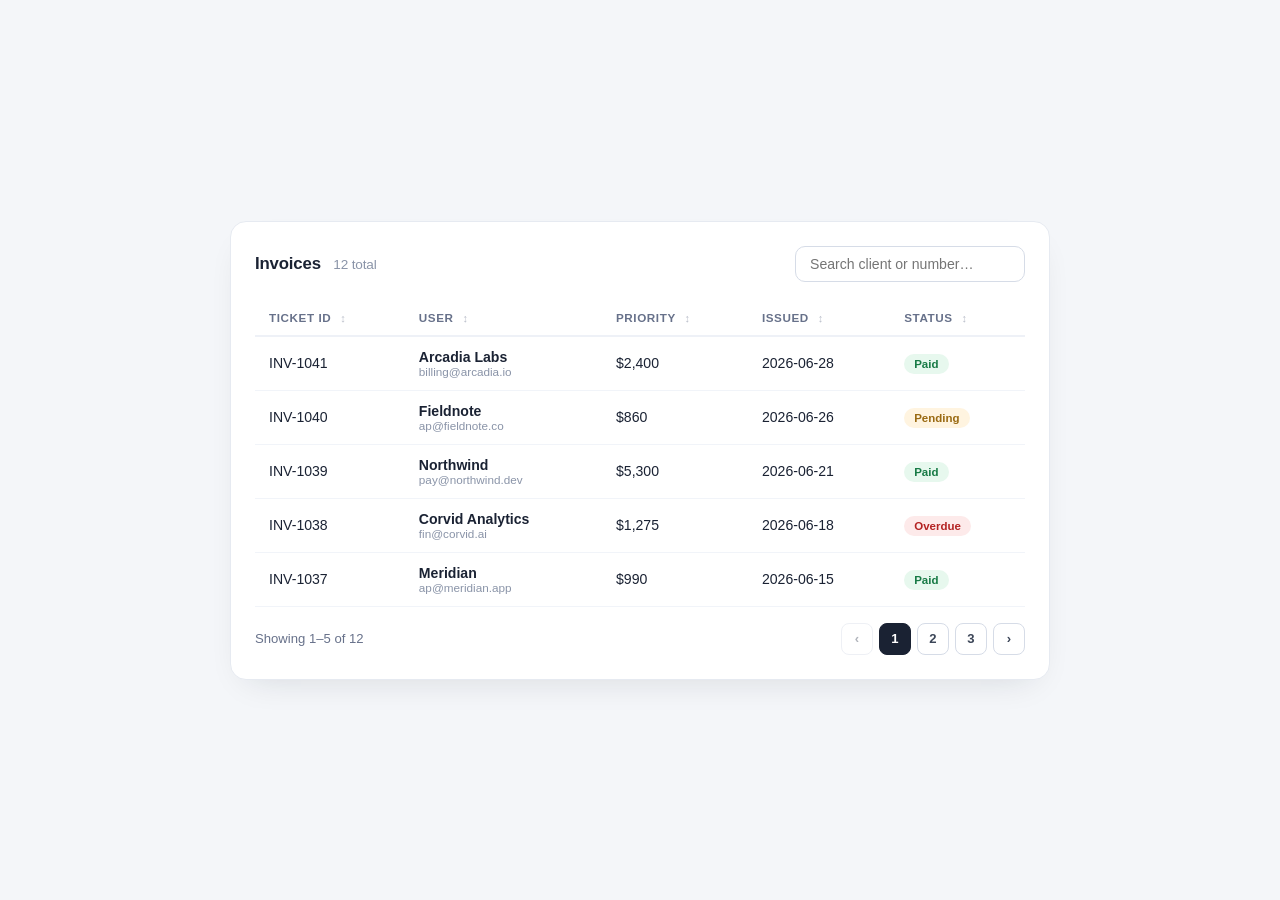
==== database.html @ 3b496342 "Rename databasetemplate.html to database.html" ====
<!DOCTYPE html>
<html lang="en">
<head>
<meta charset="UTF-8">
<meta name="viewport" content="width=device-width, initial-scale=1.0">
<title>OneTouch</title>
<link rel="apple-touch-icon" sizes="180x180" href="/apple-touch-icon.png">
<link rel="icon" type="image/png" sizes="32x32" href="/favicon-32x32.png">
<link rel="icon" type="image/png" sizes="16x16" href="/favicon-16x16.png">
<link rel="manifest" href="/site.webmanifest">
<link rel="shortcut icon" type="image/x-icon" href="favicon.ico">
<style>
*{margin:0;padding:0;box-sizing:border-box}
body{font-family:-apple-system,BlinkMacSystemFont,"Segoe UI",Roboto,Helvetica,Arial,sans-serif;min-height:100vh;display:flex;align-items:center;justify-content:center;background:#f4f6f9;padding:28px;color:#1a2233}
.wrap{width:100%;max-width:820px;background:#fff;border:1px solid #e6eaf1;border-radius:16px;padding:24px;box-shadow:0 14px 34px -18px rgba(20,28,45,.16)}
.top{display:flex;align-items:center;justify-content:space-between;gap:16px;margin-bottom:18px;flex-wrap:wrap}
h1{font-size:1.05rem;letter-spacing:-.01em}
h1 span{color:#8a94a8;font-weight:500;font-size:.85rem;margin-left:8px}
input[type=search]{padding:9px 14px;border:1px solid #d6dce7;border-radius:10px;font-size:.88rem;width:230px;transition:border-color .15s,box-shadow .15s}
input[type=search]:focus{outline:none;border-color:#3b82f6;box-shadow:0 0 0 3px rgba(59,130,246,.14)}
table{width:100%;border-collapse:collapse;font-size:.88rem}
th{text-align:left;font-size:.73rem;font-weight:700;letter-spacing:.05em;text-transform:uppercase;color:#67718a;padding:11px 14px;border-bottom:2px solid #eef1f7;cursor:pointer;user-select:none;white-space:nowrap}
th:hover{color:#1a2233}
th .dir{opacity:.45;margin-left:5px;font-size:.7rem}
th.on .dir{opacity:1;color:#3b82f6}
td{padding:12px 14px;border-bottom:1px solid #f1f4f9}
tbody tr:hover{background:#f8fafd}
.who{font-weight:600}
.who small{display:block;font-weight:400;color:#8a94a8}
.badge{font-size:.72rem;font-weight:700;padding:4px 10px;border-radius:999px}
.Paid{background:#e7f8ee;color:#177a45}.Pending{background:#fff4e0;color:#9a6a12}.Overdue{background:#fdeaea;color:#b42323}
.foot{display:flex;align-items:center;justify-content:space-between;margin-top:16px;font-size:.82rem;color:#67718a;flex-wrap:wrap;gap:12px}
.pages{display:flex;gap:6px}
.pages button{min-width:32px;height:32px;border:1px solid #d6dce7;background:#fff;border-radius:8px;font-size:.82rem;font-weight:600;color:#3c4658;cursor:pointer;transition:background .15s}
.pages button:hover{background:#f1f5fb}
.pages button.cur{background:#1a2233;border-color:#1a2233;color:#fff}
.pages button:disabled{opacity:.4;cursor:default}
</style>
</head>
<body>
<div class="wrap">
  <div class="top">
    <h1>Invoices <span id="count"></span></h1>
    <input type="search" id="q" placeholder="Search client or number…" aria-label="Search table">
  </div>
  <table id="tbl">
    <thead><tr>
      <th data-k="num">Ticket ID <span class="dir">↕</span></th>
      <th data-k="client">User <span class="dir">↕</span></th>
      <th data-k="amount">Priority <span class="dir">↕</span></th>
      <th data-k="date">Issued <span class="dir">↕</span></th>
      <th data-k="status">Status <span class="dir">↕</span></th>
    </tr></thead>
    <tbody></tbody>
  </table>
  <div class="foot"><span id="info"></span><div class="pages" id="pages"></div></div>
</div>
<script>
const DATA = [
  {num:'INV-1041',client:'Arcadia Labs',email:'billing@arcadia.io',amount:2400,date:'2026-06-28',status:'Paid'},
  {num:'INV-1040',client:'Fieldnote',email:'ap@fieldnote.co',amount:860,date:'2026-06-26',status:'Pending'},
  {num:'INV-1039',client:'Northwind',email:'pay@northwind.dev',amount:5300,date:'2026-06-21',status:'Paid'},
  {num:'INV-1038',client:'Corvid Analytics',email:'fin@corvid.ai',amount:1275,date:'2026-06-18',status:'Overdue'},
  {num:'INV-1037',client:'Meridian',email:'ap@meridian.app',amount:990,date:'2026-06-15',status:'Paid'},
  {num:'INV-1036',client:'Bluewater Co',email:'acc@bluewater.se',amount:3150,date:'2026-06-11',status:'Pending'},
  {num:'INV-1035',client:'Hexagon Press',email:'money@hexpress.com',amount:410,date:'2026-06-07',status:'Paid'},
  {num:'INV-1034',client:'Solstice',email:'billing@solstice.fm',amount:2790,date:'2026-06-03',status:'Overdue'},
  {num:'INV-1033',client:'Papergrain',email:'ap@papergrain.jp',amount:1580,date:'2026-05-29',status:'Paid'},
  {num:'INV-1032',client:'Vantage Point',email:'pay@vantage.pt',amount:720,date:'2026-05-24',status:'Paid'},
  {num:'INV-1031',client:'Driftwood',email:'fin@driftwood.nz',amount:1940,date:'2026-05-20',status:'Pending'},
  {num:'INV-1030',client:'Lumen Works',email:'ap@lumen.works',amount:4460,date:'2026-05-16',status:'Paid'},
];
const PER = 5;
let page = 1, sortK = 'num', sortDir = -1, query = '';
const money = (n) => '$' + n.toLocaleString();
function view(){
  let rows = DATA.filter(r => (r.client + r.num).toLowerCase().includes(query));
  rows.sort((a,b) => (a[sortK] > b[sortK] ? 1 : a[sortK] < b[sortK] ? -1 : 0) * sortDir);
  const total = rows.length, maxPage = Math.max(1, Math.ceil(total / PER));
  if (page > maxPage) page = maxPage;
  const slice = rows.slice((page-1)*PER, page*PER);
  document.querySelector('#tbl tbody').innerHTML = slice.map(r =>
    `<tr><td>${r.num}</td><td class="who">${r.client}<small>${r.email}</small></td><td>${money(r.amount)}</td><td>${r.date}</td><td><span class="badge ${r.status}">${r.status}</span></td></tr>`
  ).join('') || '<tr><td colspan="5" style="text-align:center;color:#8a94a8;padding:26px">No matches.</td></tr>';
  document.getElementById('count').textContent = total + ' total';
  document.getElementById('info').textContent = total ? `Showing ${(page-1)*PER+1}–${Math.min(page*PER,total)} of ${total}` : '';
  document.getElementById('pages').innerHTML =
    `<button ${page===1?'disabled':''} onclick="page--;view()">‹</button>` +
    Array.from({length:maxPage},(_,i)=>`<button class="${i+1===page?'cur':''}" onclick="page=${i+1};view()">${i+1}</button>`).join('') +
    `<button ${page===maxPage?'disabled':''} onclick="page++;view()">›</button>`;
}
document.querySelectorAll('th').forEach(th => th.addEventListener('click', () => {
  const k = th.dataset.k;
  if (sortK === k) sortDir *= -1; else { sortK = k; sortDir = 1; }
  document.querySelectorAll('th').forEach(x => x.classList.toggle('on', x === th));
  view();
}));
document.getElementById('q').addEventListener('input', e => { query = e.target.value.toLowerCase(); page = 1; view(); });
view();
</script>
</body>
</html>
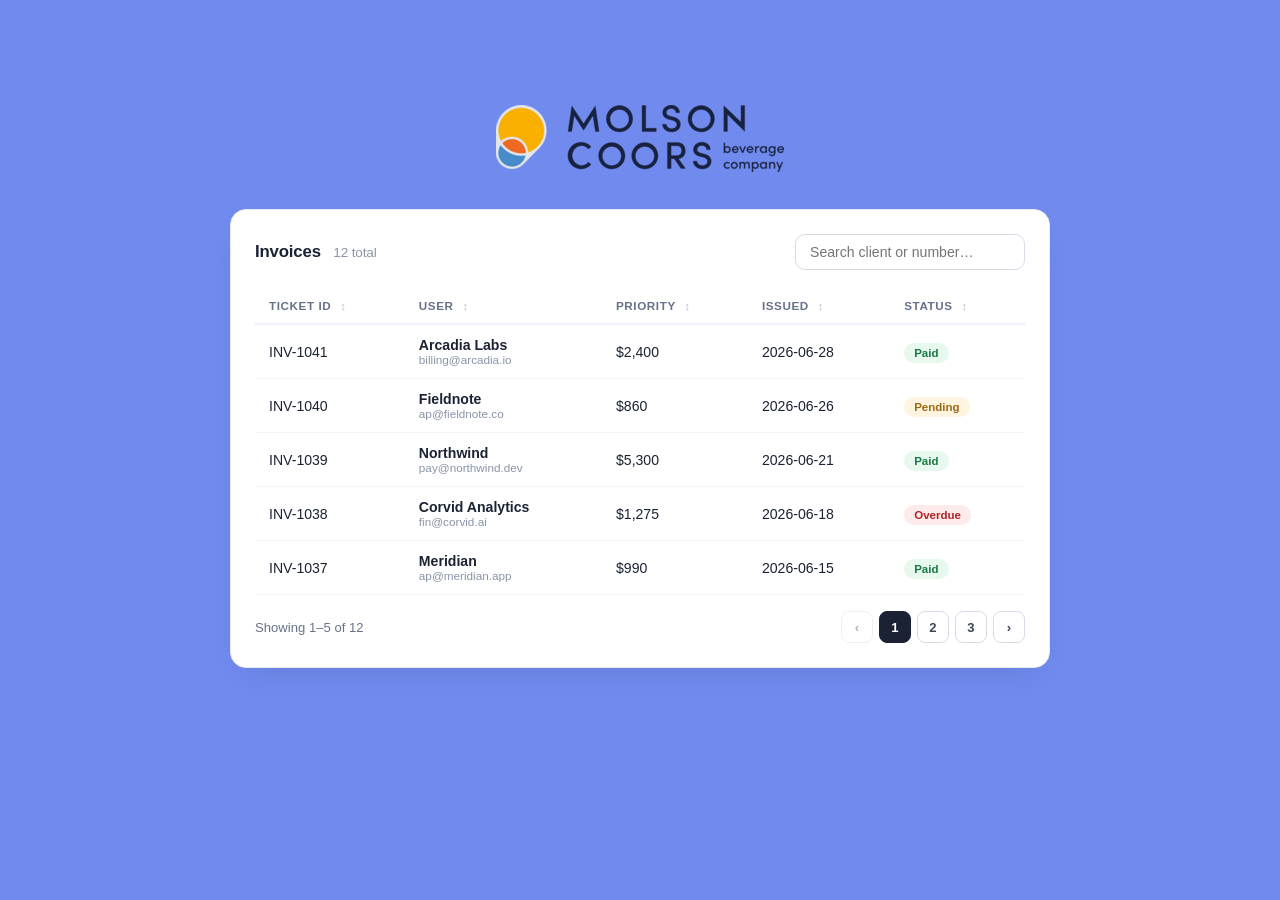
==== commit 02c2a4ff: "idk" ====
--- a/database.html
+++ b/database.html
@@ -9,41 +9,18 @@
 <link rel="icon" type="image/png" sizes="16x16" href="/favicon-16x16.png">
 <link rel="manifest" href="/site.webmanifest">
 <link rel="shortcut icon" type="image/x-icon" href="favicon.ico">
-<style>
-*{margin:0;padding:0;box-sizing:border-box}
-body{font-family:-apple-system,BlinkMacSystemFont,"Segoe UI",Roboto,Helvetica,Arial,sans-serif;min-height:100vh;display:flex;align-items:center;justify-content:center;background:#f4f6f9;padding:28px;color:#1a2233}
-.wrap{width:100%;max-width:820px;background:#fff;border:1px solid #e6eaf1;border-radius:16px;padding:24px;box-shadow:0 14px 34px -18px rgba(20,28,45,.16)}
-.top{display:flex;align-items:center;justify-content:space-between;gap:16px;margin-bottom:18px;flex-wrap:wrap}
-h1{font-size:1.05rem;letter-spacing:-.01em}
-h1 span{color:#8a94a8;font-weight:500;font-size:.85rem;margin-left:8px}
-input[type=search]{padding:9px 14px;border:1px solid #d6dce7;border-radius:10px;font-size:.88rem;width:230px;transition:border-color .15s,box-shadow .15s}
-input[type=search]:focus{outline:none;border-color:#3b82f6;box-shadow:0 0 0 3px rgba(59,130,246,.14)}
-table{width:100%;border-collapse:collapse;font-size:.88rem}
-th{text-align:left;font-size:.73rem;font-weight:700;letter-spacing:.05em;text-transform:uppercase;color:#67718a;padding:11px 14px;border-bottom:2px solid #eef1f7;cursor:pointer;user-select:none;white-space:nowrap}
-th:hover{color:#1a2233}
-th .dir{opacity:.45;margin-left:5px;font-size:.7rem}
-th.on .dir{opacity:1;color:#3b82f6}
-td{padding:12px 14px;border-bottom:1px solid #f1f4f9}
-tbody tr:hover{background:#f8fafd}
-.who{font-weight:600}
-.who small{display:block;font-weight:400;color:#8a94a8}
-.badge{font-size:.72rem;font-weight:700;padding:4px 10px;border-radius:999px}
-.Paid{background:#e7f8ee;color:#177a45}.Pending{background:#fff4e0;color:#9a6a12}.Overdue{background:#fdeaea;color:#b42323}
-.foot{display:flex;align-items:center;justify-content:space-between;margin-top:16px;font-size:.82rem;color:#67718a;flex-wrap:wrap;gap:12px}
-.pages{display:flex;gap:6px}
-.pages button{min-width:32px;height:32px;border:1px solid #d6dce7;background:#fff;border-radius:8px;font-size:.82rem;font-weight:600;color:#3c4658;cursor:pointer;transition:background .15s}
-.pages button:hover{background:#f1f5fb}
-.pages button.cur{background:#1a2233;border-color:#1a2233;color:#fff}
-.pages button:disabled{opacity:.4;cursor:default}
-</style>
+<link rel="stylesheet" href="styles.css">
 </head>
-<body>
-<div class="wrap">
-  <div class="top">
+<body class="database-page">
+  <div class="database-branding">
+    <img src="molsoncoorslogo.png" alt="Molson Coors" class="database-logo">
+  </div>
+<div class="database-wrap">
+  <div class="database-top">
     <h1>Invoices <span id="count"></span></h1>
     <input type="search" id="q" placeholder="Search client or number…" aria-label="Search table">
   </div>
-  <table id="tbl">
+  <table id="tbl" class="database-table">
     <thead><tr>
       <th data-k="num">Ticket ID <span class="dir">↕</span></th>
       <th data-k="client">User <span class="dir">↕</span></th>
@@ -53,7 +30,7 @@
     </tr></thead>
     <tbody></tbody>
   </table>
-  <div class="foot"><span id="info"></span><div class="pages" id="pages"></div></div>
+  <div class="database-foot"><span id="info"></span><div class="database-pages" id="pages"></div></div>
 </div>
 <script>
 const DATA = [
@@ -80,7 +57,7 @@
   if (page > maxPage) page = maxPage;
   const slice = rows.slice((page-1)*PER, page*PER);
   document.querySelector('#tbl tbody').innerHTML = slice.map(r =>
-    `<tr><td>${r.num}</td><td class="who">${r.client}<small>${r.email}</small></td><td>${money(r.amount)}</td><td>${r.date}</td><td><span class="badge ${r.status}">${r.status}</span></td></tr>`
+    `<tr><td>${r.num}</td><td class="database-who">${r.client}<small>${r.email}</small></td><td>${money(r.amount)}</td><td>${r.date}</td><td><span class="database-badge ${r.status}">${r.status}</span></td></tr>`
   ).join('') || '<tr><td colspan="5" style="text-align:center;color:#8a94a8;padding:26px">No matches.</td></tr>';
   document.getElementById('count').textContent = total + ' total';
   document.getElementById('info').textContent = total ? `Showing ${(page-1)*PER+1}–${Math.min(page*PER,total)} of ${total}` : '';
--- a/styles.css
+++ b/styles.css
@@ -0,0 +1,469 @@
+:root {
+  --brand: #4f46e5;
+  --ink: #111827;
+  --muted: #6b7280;
+  --line: #e5e7eb;
+  --bad: #dc2626;
+  --ok: #15803d;
+}
+
+/* ------------------------------
+   Base / Reset
+------------------------------ */
+* {
+  margin: 0;
+  padding: 0;
+  box-sizing: border-box;
+}
+
+body {
+  font-family: -apple-system, BlinkMacSystemFont, "Segoe UI", Roboto, Helvetica, Arial, sans-serif;
+  min-height: 100vh;
+  color: var(--ink);
+  background: #fff;
+  -webkit-text-size-adjust: 100%;
+}
+
+a {
+  color: var(--brand);
+  text-decoration: none;
+  font-weight: 600;
+}
+
+a:hover {
+  text-decoration: underline;
+}
+
+input,
+select,
+button {
+  font: inherit;
+}
+
+:focus-visible {
+  outline: 2px solid var(--brand);
+  outline-offset: 2px;
+}
+
+/* ------------------------------
+   Page Layout / Branding
+------------------------------ */
+body {
+  display: grid;
+  grid-template-columns: minmax(0, 1fr);
+  place-items: start center;
+  padding-top: 0;
+  padding-bottom: 28px;
+  min-height: 100vh;
+  background: #718aee;
+}
+
+img[src="molsoncoorslogo.png"] {
+  display: block;
+  margin-top: 48px;
+  margin-bottom: 0;
+  padding: 0;
+}
+
+/* ------------------------------
+   Sign-in Card
+------------------------------ */
+.box {
+  width: 100%;
+  max-width: 430px;
+  background: #fff;
+  border: 1px solid var(--line);
+  border-radius: 16px;
+  padding: 38px 34px;
+  box-shadow: 0 10px 34px rgba(17, 24, 39, .06);
+}
+
+/* ------------------------------
+   Typography
+------------------------------ */
+.mark {
+  width: 42px;
+  height: 42px;
+  border-radius: 12px;
+  background: var(--brand);
+  display: grid;
+  place-items: center;
+  color: #fff;
+  font-weight: 800;
+  margin-bottom: 22px;
+}
+
+h1 {
+  font-size: 1.4rem;
+  letter-spacing: -.02em;
+  margin-bottom: 7px;
+}
+
+.sub {
+  color: var(--muted);
+  font-size: .93rem;
+  line-height: 1.6;
+  margin-bottom: 26px;
+}
+
+label {
+  display: block;
+  font-size: .85rem;
+  font-weight: 600;
+  margin-bottom: 6px;
+}
+
+/* ------------------------------
+   Form Fields / Inputs
+------------------------------ */
+.field {
+  width: 100%;
+  padding: 12px 14px;
+  border: 1px solid var(--line);
+  border-radius: 10px;
+  font-size: .95rem;
+  transition: border-color .15s, box-shadow .15s;
+  background: #fff;
+  color: inherit;
+}
+
+.field:focus {
+  outline: none;
+  border-color: var(--brand);
+  box-shadow: 0 0 0 3px rgba(79, 70, 229, .15);
+}
+
+.combo {
+  display: flex;
+  align-items: center;
+  border: 1px solid var(--line);
+  border-radius: 10px;
+  overflow: hidden;
+  transition: border-color .15s, box-shadow .15s;
+  background: #fff;
+}
+
+.combo:focus-within {
+  border-color: var(--brand);
+  box-shadow: 0 0 0 3px rgba(79, 70, 229, .15);
+}
+
+.combo input {
+  flex: 1;
+  min-width: 0;
+  border: 0;
+  padding: 12px 4px 12px 14px;
+  font-size: .95rem;
+  background: none;
+}
+
+.combo input:focus {
+  outline: none;
+}
+
+.combo .suffix {
+  padding: 12px 14px 12px 2px;
+  color: var(--muted);
+  font-size: .95rem;
+  white-space: nowrap;
+  background: #f5f6fa;
+  align-self: stretch;
+  display: flex;
+  align-items: center;
+  border-left: 1px solid var(--line);
+}
+
+/* ------------------------------
+   CTA Buttons / Providers
+------------------------------ */
+.btn {
+  width: 100%;
+  padding: 13px;
+  border: 0;
+  border-radius: 10px;
+  background: var(--brand);
+  color: #fff;
+  font-size: .97rem;
+  font-weight: 700;
+  cursor: pointer;
+  transition: background .15s;
+}
+
+.btn:hover {
+  background: #4338ca;
+}
+
+.provs {
+  display: grid;
+  gap: 9px;
+  margin: 24px 0 0;
+}
+
+.prov {
+  display: flex;
+  align-items: center;
+  gap: 11px;
+  padding: 12px 14px;
+  border: 1px solid var(--line);
+  border-radius: 11px;
+  background: #fff;
+  font-size: .92rem;
+  font-weight: 600;
+  color: var(--ink);
+  cursor: pointer;
+  text-align: left;
+  transition: background .15s, border-color .15s;
+}
+
+.prov:hover {
+  background: #f5f6fa;
+  border-color: #cbd0dd;
+}
+
+.prov .ic {
+  width: 24px;
+  height: 24px;
+  border-radius: 6px;
+  display: grid;
+  place-items: center;
+  font-size: .68rem;
+  font-weight: 800;
+  color: #fff;
+  flex-shrink: 0;
+}
+
+/* ------------------------------
+   Divider / Footer
+------------------------------ */
+.or {
+  display: flex;
+  align-items: center;
+  gap: 14px;
+  margin: 24px 0 4px;
+  color: var(--muted);
+  font-size: .8rem;
+  letter-spacing: .08em;
+  text-transform: uppercase;
+}
+
+.or::before,
+.or::after {
+  content: "";
+  flex: 1;
+  height: 1px;
+  background: var(--line);
+}
+
+/* ------------------------------
+   Responsive / Accessibility
+------------------------------ */
+@media (max-width: 400px) {
+  .combo .suffix {
+    font-size: .85rem;
+    padding-left: 6px;
+    padding-right: 10px;
+  }
+}
+
+@media (prefers-reduced-motion: reduce) {
+  *, *::before, *::after {
+    transition: none !important;
+    animation: none !important;
+  }
+}
+
+/* ------------------------------
+   Database Page Styles
+------------------------------ */
+body.database-page {
+  display: flex;
+  flex-direction: column;
+  align-items: center;
+  justify-content: flex-start;
+  background: #718aee;
+  padding: 0 0 28px;
+  color: #1a2233;
+}
+
+.database-branding {
+  width: 100%;
+  display: flex;
+  justify-content: center;
+  padding-top: 18px;
+}
+
+.database-logo {
+  display: block;
+  width: auto;
+  max-width: 320px;
+  height: auto;
+  margin: 0;
+}
+
+.database-wrap {
+  width: 100%;
+  max-width: 820px;
+  background: #fff;
+  border: 1px solid #e6eaf1;
+  border-radius: 16px;
+  padding: 24px;
+  box-shadow: 0 14px 34px -18px rgba(20, 28, 45, .16);
+}
+
+.database-top {
+  display: flex;
+  align-items: center;
+  justify-content: space-between;
+  gap: 16px;
+  margin-bottom: 18px;
+  flex-wrap: wrap;
+}
+
+.database-top h1 {
+  font-size: 1.05rem;
+  letter-spacing: -.01em;
+  margin: 0;
+}
+
+.database-top h1 span {
+  color: #8a94a8;
+  font-weight: 500;
+  font-size: .85rem;
+  margin-left: 8px;
+}
+
+input[type="search"] {
+  padding: 9px 14px;
+  border: 1px solid #d6dce7;
+  border-radius: 10px;
+  font-size: .88rem;
+  width: 230px;
+  transition: border-color .15s, box-shadow .15s;
+}
+
+input[type="search"]:focus {
+  outline: none;
+  border-color: #3b82f6;
+  box-shadow: 0 0 0 3px rgba(59, 130, 246, .14);
+}
+
+.database-table {
+  width: 100%;
+  border-collapse: collapse;
+  font-size: .88rem;
+}
+
+.database-table th {
+  text-align: left;
+  font-size: .73rem;
+  font-weight: 700;
+  letter-spacing: .05em;
+  text-transform: uppercase;
+  color: #67718a;
+  padding: 11px 14px;
+  border-bottom: 2px solid #eef1f7;
+  cursor: pointer;
+  user-select: none;
+  white-space: nowrap;
+}
+
+.database-table th:hover {
+  color: #1a2233;
+}
+
+.database-table th .dir {
+  opacity: .45;
+  margin-left: 5px;
+  font-size: .7rem;
+}
+
+.database-table th.on .dir {
+  opacity: 1;
+  color: #3b82f6;
+}
+
+.database-table td {
+  padding: 12px 14px;
+  border-bottom: 1px solid #f1f4f9;
+}
+
+.database-table tbody tr:hover {
+  background: #f8fafd;
+}
+
+.database-who {
+  font-weight: 600;
+}
+
+.database-who small {
+  display: block;
+  font-weight: 400;
+  color: #8a94a8;
+}
+
+.database-badge {
+  font-size: .72rem;
+  font-weight: 700;
+  padding: 4px 10px;
+  border-radius: 999px;
+}
+
+.database-badge.Paid {
+  background: #e7f8ee;
+  color: #177a45;
+}
+
+.database-badge.Pending {
+  background: #fff4e0;
+  color: #9a6a12;
+}
+
+.database-badge.Overdue {
+  background: #fdeaea;
+  color: #b42323;
+}
+
+.database-foot {
+  display: flex;
+  align-items: center;
+  justify-content: space-between;
+  margin-top: 16px;
+  font-size: .82rem;
+  color: #67718a;
+  flex-wrap: wrap;
+  gap: 12px;
+}
+
+.database-pages {
+  display: flex;
+  gap: 6px;
+}
+
+.database-pages button {
+  min-width: 32px;
+  height: 32px;
+  border: 1px solid #d6dce7;
+  background: #fff;
+  border-radius: 8px;
+  font-size: .82rem;
+  font-weight: 600;
+  color: #3c4658;
+  cursor: pointer;
+  transition: background .15s;
+}
+
+.database-pages button:hover {
+  background: #f1f5fb;
+}
+
+.database-pages button.cur {
+  background: #1a2233;
+  border-color: #1a2233;
+  color: #fff;
+}
+
+.database-pages button:disabled {
+  opacity: .4;
+  cursor: default;
+}
+
